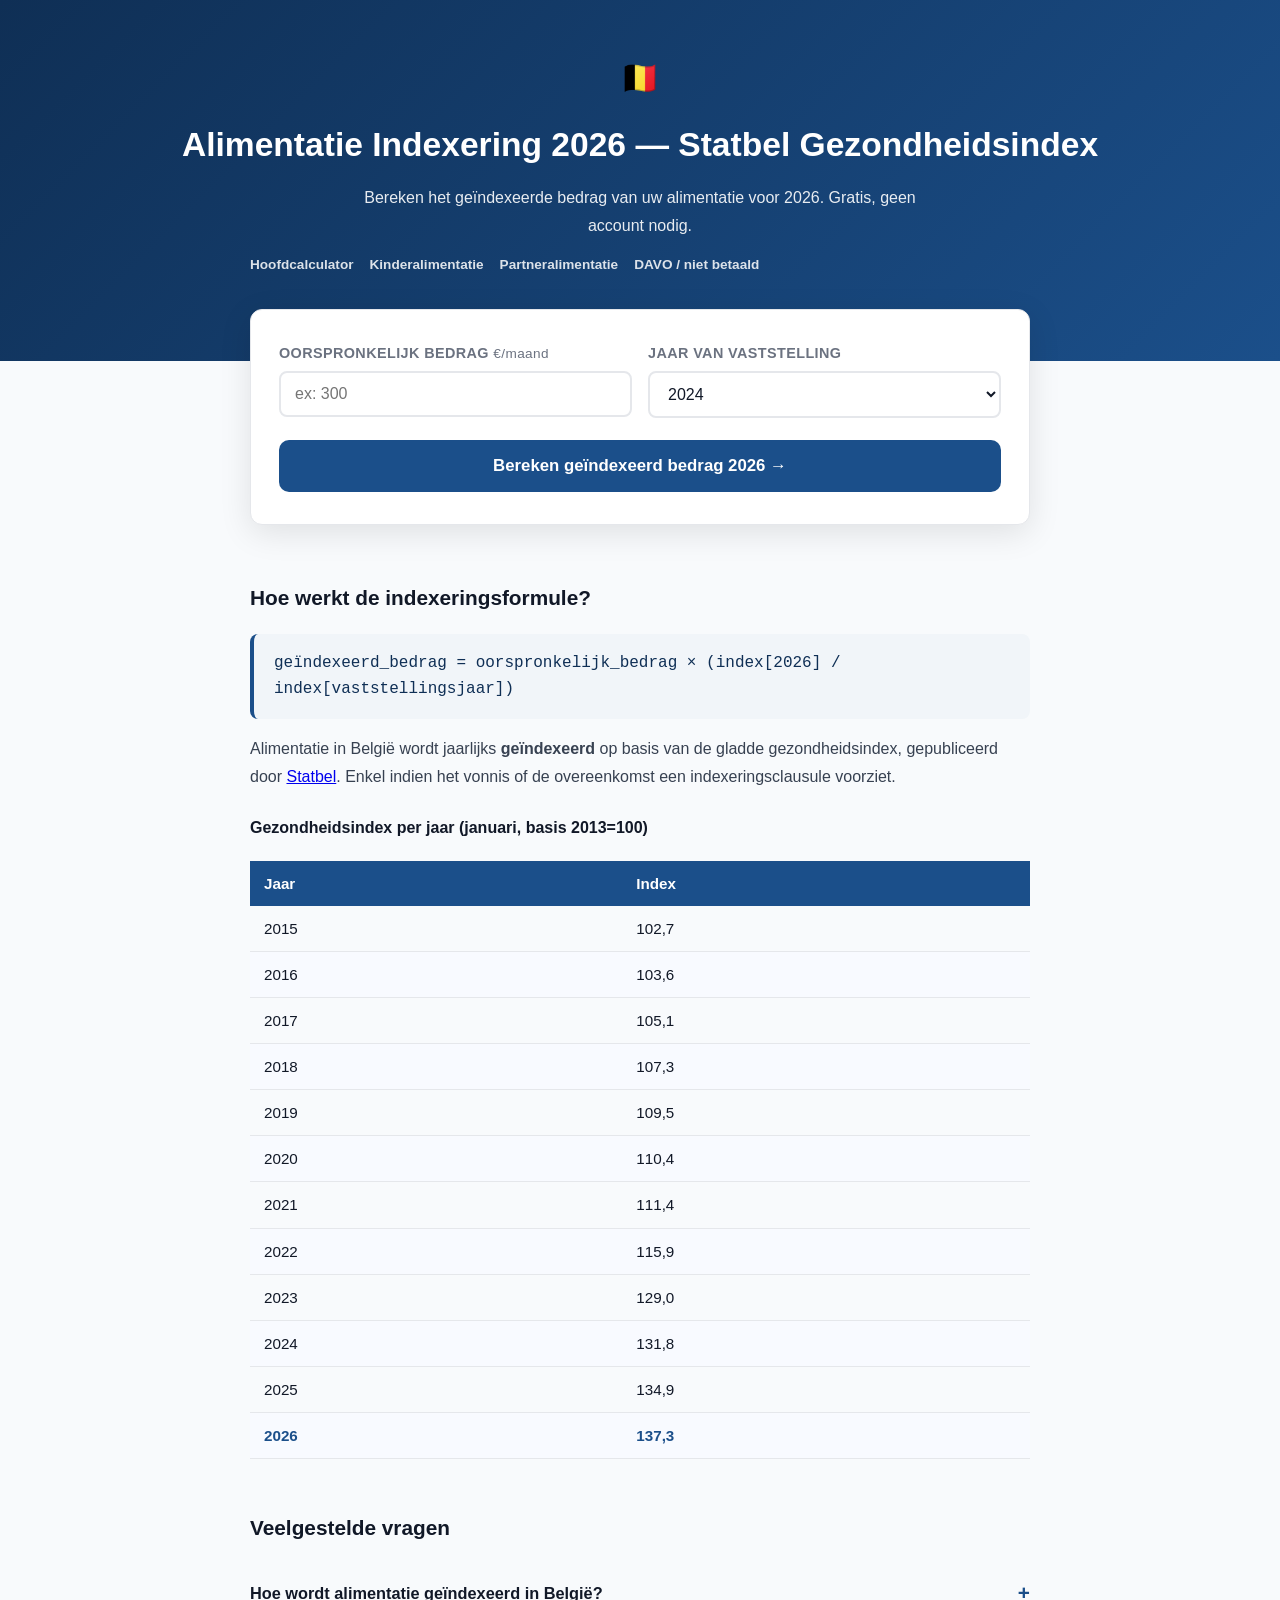
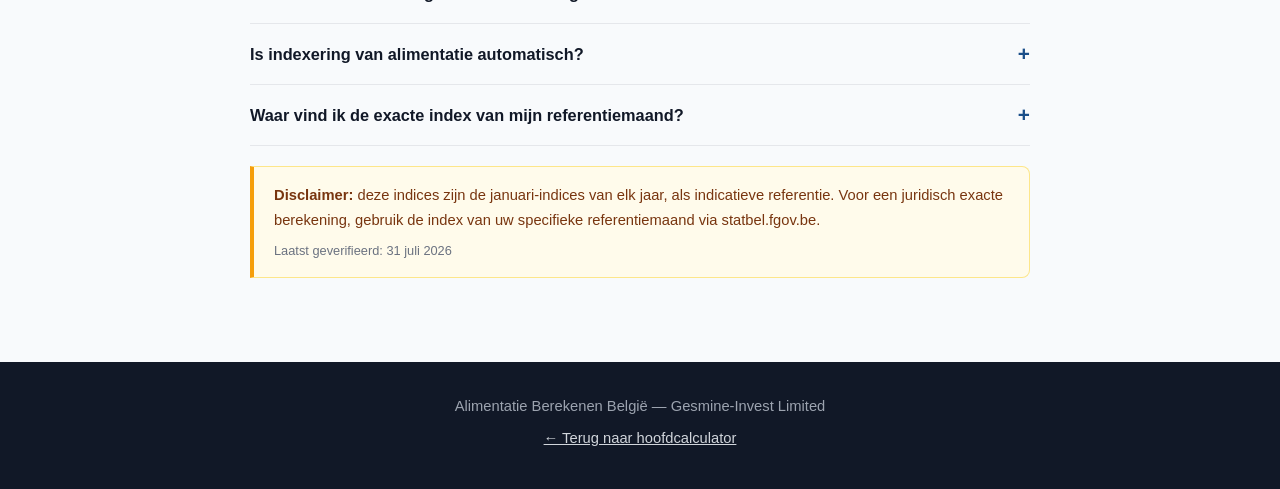
==== alimentatie-indexering/index.html @ 2182c953 "Initial build: alimentatie berekenen België — methode Hobin/IGAK officieel 5 pages (home, kinderalim" ====
<!DOCTYPE html>
<html lang="nl">
<head>
<meta charset="UTF-8">
<meta name="viewport" content="width=device-width, initial-scale=1.0">
<title>Alimentatie Indexering 2026 — Statbel Gezondheidsindex Berekenen</title>
<meta name="description" content="Bereken de jaarlijkse indexering van alimentatie op basis van de Belgische gezondheidsindex (Statbel). Geef het oorspronkelijk bedrag en jaar in, ontvang het geïndexeerde bedrag voor 2026.">
<meta name="keywords" content="alimentatie indexering, indexering alimentatie berekenen, alimentatie index berekenen">
<link rel="canonical" href="https://alimentatie-berekenen.be/alimentatie-indexering/">
<meta property="og:title" content="Alimentatie Indexering 2026 — Statbel">
<meta property="og:description" content="Jaarlijkse indexering van alimentatie op basis van de Statbel gezondheidsindex.">
<meta property="og:type" content="website">
<meta property="og:url" content="https://alimentatie-berekenen.be/alimentatie-indexering/">
<meta property="og:locale" content="nl_BE">
<link rel="icon" href="/favicon.png" type="image/png">
<meta property="og:image" content="https://alimentatie-berekenen.be/og-image.png">
<link rel="stylesheet" href="/assets/style.css">

<script type="application/ld+json">
{
  "@context": "https://schema.org",
  "@graph": [
    {
      "@type": "WebApplication",
      "name": "Alimentatie Indexering 2026 — Statbel",
      "url": "https://alimentatie-berekenen.be/alimentatie-indexering/",
      "description": "Rekentool voor de jaarlijkse indexering van alimentatie op basis van de Belgische gezondheidsindex (Statbel).",
      "applicationCategory": "UtilitiesApplication",
      "operatingSystem": "Any",
      "inLanguage": "nl-BE",
      "offers": { "@type": "Offer", "price": "0", "priceCurrency": "EUR" },
      "areaServed": { "@type": "Country", "name": "Belgium" }
    },
    {
      "@type": "FAQPage",
      "mainEntity": [
        {
          "@type": "Question",
          "name": "Hoe wordt alimentatie geïndexeerd in België?",
          "acceptedAnswer": { "@type": "Answer", "text": "Alimentatie wordt jaarlijks geïndexeerd op basis van de gladde gezondheidsindex, gepubliceerd door Statbel. Formule: geïndexeerd bedrag = oorspronkelijk bedrag × (huidige index / index bij vaststelling). Het vonnis of de overeenkomst moet deze indexeringsclausule voorzien." }
        },
        {
          "@type": "Question",
          "name": "Is indexering van alimentatie automatisch?",
          "acceptedAnswer": { "@type": "Answer", "text": "Enkel indien het vonnis of de overeenkomst een indexeringsclausule bevat. Zonder zo'n clausule is indexering niet automatisch en moet ze eventueel aan de rechter gevraagd worden." }
        },
        {
          "@type": "Question",
          "name": "Waar vind ik de exacte Statbel-index van mijn referentiemaand?",
          "acceptedAnswer": { "@type": "Answer", "text": "Op statbel.fgov.be, onder 'consumptieprijzen' / 'gezondheidsindex'. Onze rekentool gebruikt de januari-index van elk jaar als referentie — controleer voor een exacte berekening de index van uw specifieke referentiemaand." }
        }
      ]
    },
    {
      "@type": "BreadcrumbList",
      "itemListElement": [
        { "@type": "ListItem", "position": 1, "name": "Home", "item": "https://alimentatie-berekenen.be/" },
        { "@type": "ListItem", "position": 2, "name": "Alimentatie indexering", "item": "https://alimentatie-berekenen.be/alimentatie-indexering/" }
      ]
    }
  ]
}
</script>
</head>
<body>

<header>
  <span class="flag">🇧🇪</span>
  <h1>Alimentatie Indexering 2026 — Statbel Gezondheidsindex</h1>
  <p>Bereken het geïndexeerde bedrag van uw alimentatie voor 2026. Gratis, geen account nodig.</p>
  <nav class="crossnav">
    <a href="/">Hoofdcalculator</a>
    <a href="/kinderalimentatie-berekenen/">Kinderalimentatie</a>
    <a href="/partneralimentatie-berekenen/">Partneralimentatie</a>
    <a href="/davo-onderhoudsgeld/">DAVO / niet betaald</a>
  </nav>
</header>

<div class="container tool-wrapper">
  <div class="tool-card" style="border-radius:12px;">
    <div class="form-grid">
      <div class="form-group">
        <label>Oorspronkelijk bedrag <span>€/maand</span></label>
        <input type="number" id="idxBedrag" min="0" placeholder="ex: 300">
      </div>
      <div class="form-group">
        <label>Jaar van vaststelling</label>
        <select id="idxJaar">
          <option value="2015">2015</option><option value="2016">2016</option><option value="2017">2017</option>
          <option value="2018">2018</option><option value="2019">2019</option><option value="2020">2020</option>
          <option value="2021">2021</option><option value="2022">2022</option><option value="2023">2023</option>
          <option value="2024" selected>2024</option><option value="2025">2025</option>
        </select>
      </div>
    </div>
    <button class="calc-btn" onclick="calculerIndexUI()">Bereken geïndexeerd bedrag 2026 →</button>
    <div class="result" id="result-index">
      <div class="result-hero">
        <div class="r-label">Geïndexeerd bedrag 2026</div>
        <div class="r-amount" id="ri-amount">—</div>
        <div class="r-sub" id="ri-sub"></div>
      </div>
      <div class="result-grid" id="ri-grid"></div>
    </div>
  </div>
</div>

<div class="container content">
  <h2 class="section-title">Hoe werkt de indexeringsformule?</h2>
  <div class="index-formula">geïndexeerd_bedrag = oorspronkelijk_bedrag × (index[2026] / index[vaststellingsjaar])</div>
  <p>Alimentatie in België wordt jaarlijks <strong>geïndexeerd</strong> op basis van de gladde gezondheidsindex, gepubliceerd door <a href="https://statbel.fgov.be/nl/themas/consumptieprijzen/gezondheidsindex" target="_blank" rel="noopener">Statbel</a>. Enkel indien het vonnis of de overeenkomst een indexeringsclausule voorziet.</p>

  <h3 class="sub">Gezondheidsindex per jaar (januari, basis 2013=100)</h3>
  <div class="table-wrap">
    <table class="igak-table">
      <thead><tr><th>Jaar</th><th>Index</th></tr></thead>
      <tbody>
        <tr><td>2015</td><td>102,7</td></tr><tr><td>2016</td><td>103,6</td></tr><tr><td>2017</td><td>105,1</td></tr>
        <tr><td>2018</td><td>107,3</td></tr><tr><td>2019</td><td>109,5</td></tr><tr><td>2020</td><td>110,4</td></tr>
        <tr><td>2021</td><td>111,4</td></tr><tr><td>2022</td><td>115,9</td></tr><tr><td>2023</td><td>129,0</td></tr>
        <tr><td>2024</td><td>131,8</td></tr><tr><td>2025</td><td>134,9</td></tr><tr><td class="highlight-pct">2026</td><td class="highlight-pct">137,3</td></tr>
      </tbody>
    </table>
  </div>

  <h2 class="section-title">Veelgestelde vragen</h2>
  <div class="faq-item">
    <button class="faq-q" onclick="toggleFaq(this)">Hoe wordt alimentatie geïndexeerd in België?</button>
    <div class="faq-a">Jaarlijks op basis van de gladde gezondheidsindex (Statbel). Formule: geïndexeerd bedrag = oorspronkelijk bedrag × (huidige index / index bij vaststelling). Het vonnis of de overeenkomst moet deze clausule voorzien.</div>
  </div>
  <div class="faq-item">
    <button class="faq-q" onclick="toggleFaq(this)">Is indexering van alimentatie automatisch?</button>
    <div class="faq-a">Enkel indien het vonnis of de overeenkomst een indexeringsclausule bevat. Zonder clausule moet indexering eventueel aan de rechter gevraagd worden.</div>
  </div>
  <div class="faq-item">
    <button class="faq-q" onclick="toggleFaq(this)">Waar vind ik de exacte index van mijn referentiemaand?</button>
    <div class="faq-a">Op <a href="https://statbel.fgov.be/nl/themas/consumptieprijzen/gezondheidsindex" target="_blank" rel="noopener">statbel.fgov.be</a>. Onze tool gebruikt de januari-index als referentie — controleer uw specifieke referentiemaand voor een exacte berekening.</div>
  </div>

  <div class="disclaimer-box">
    <strong>Disclaimer:</strong> deze indices zijn de januari-indices van elk jaar, als indicatieve referentie. Voor een juridisch exacte berekening, gebruik de index van uw specifieke referentiemaand via statbel.fgov.be.
    <div class="last-verified">Laatst geverifieerd: 31 juli 2026</div>
  </div>
</div>

<footer>
  <p>Alimentatie Berekenen België — Gesmine-Invest Limited</p>
  <p><a href="/">← Terug naar hoofdcalculator</a></p>
</footer>

<script src="/assets/calc-engine.js"></script>
<script>
function calculerIndexUI() {
  const bedrag = parseFloat(document.getElementById('idxBedrag').value);
  const jaar = parseInt(document.getElementById('idxJaar').value);
  if (!bedrag || bedrag <= 0) { alert('Geef het bedrag in.'); return; }
  const r = berekenIndexering(bedrag, jaar, 2026);
  document.getElementById('ri-amount').textContent = r.geindexeerd.toFixed(2).replace('.', ',') + ' €/maand';
  document.getElementById('ri-sub').textContent = `Stijging van ${(r.geindexeerd - bedrag).toFixed(2).replace('.', ',')} € sinds ${jaar} (+${((r.ratio-1)*100).toFixed(1)}%)`;
  document.getElementById('ri-grid').innerHTML = `
    <div class="r-stat"><div class="sv">${bedrag.toFixed(0)} €</div><div class="sl">Oorspronkelijk (${jaar})</div></div>
    <div class="r-stat"><div class="sv">×${r.ratio.toFixed(3)}</div><div class="sl">Indexcoëfficiënt</div></div>
    <div class="r-stat"><div class="sv">${r.geindexeerd.toFixed(2).replace('.', ',')} €</div><div class="sl">Geïndexeerd 2026</div></div>
  `;
  document.getElementById('result-index').style.display = 'block';
  document.getElementById('result-index').scrollIntoView({ behavior: 'smooth', block: 'nearest' });
}
function toggleFaq(btn) { btn.classList.toggle('open'); btn.nextElementSibling.classList.toggle('open'); }
</script>
</body>
</html>
---- assets/style.css ----
*, *::before, *::after { box-sizing: border-box; margin: 0; padding: 0; }
:root {
  --brand: #1b4f8a;
  --brand-dark: #0f2f55;
  --brand-light: #dbeafe;
  --gold: #f59e0b;
  --success: #16a34a;
  --success-light: #dcfce7;
  --text: #111827;
  --muted: #6b7280;
  --border: #e5e7eb;
  --bg: #f8fafc;
  --radius: 12px;
}
body { font-family: -apple-system, BlinkMacSystemFont, 'Segoe UI', sans-serif; color: var(--text); background: var(--bg); font-size: 16px; line-height: 1.65; }

header { background: linear-gradient(135deg, var(--brand-dark) 0%, var(--brand) 100%); color: white; padding-top: 52px; padding-bottom: 84px; padding-left: 20px; padding-right: 20px; text-align: center; }
header .flag { font-size: 2rem; margin-bottom: 12px; display: block; }
header h1 { font-size: clamp(1.4rem, 4vw, 2.1rem); font-weight: 800; margin-bottom: 12px; }
header p { color: rgba(255,255,255,.9); font-size: 1rem; max-width: 600px; margin: 0 auto; }

.container { max-width: 820px; margin: 0 auto; padding-left: 20px; padding-right: 20px; }

.tool-wrapper { margin: -52px auto 56px; position: relative; z-index: 10; }

nav.crossnav { max-width: 820px; margin: 0 auto; padding: 14px 20px 0; display: flex; flex-wrap: wrap; gap: 8px 16px; }
nav.crossnav a { color: rgba(255,255,255,.85); text-decoration: none; font-size: 0.85rem; font-weight: 600; }
nav.crossnav a:hover { color: white; text-decoration: underline; }

.tab-nav { display: flex; gap: 0; background: white; border-radius: var(--radius) var(--radius) 0 0; border: 1px solid var(--border); border-bottom: none; overflow-x: auto; }
.tab-btn { flex: 1; padding: 14px 16px; background: none; border: none; font-size: 0.98rem; font-weight: 600; cursor: pointer; color: var(--muted); border-bottom: 3px solid transparent; transition: all .15s; white-space: nowrap; }
.tab-btn.active { color: var(--brand); border-bottom-color: var(--brand); background: #f0f6ff; }
.tab-btn:hover:not(.active) { background: #f9fafb; }

.tool-card { background: white; border-radius: 0 0 var(--radius) var(--radius); box-shadow: 0 8px 32px rgba(0,0,0,0.1); border: 1px solid var(--border); padding: 32px 28px; }

.tab-panel { display: none; }
.tab-panel.active { display: block; }

.form-grid { display: grid; grid-template-columns: 1fr 1fr; gap: 16px; }
@media (max-width: 580px) { .form-grid { grid-template-columns: 1fr; } .tool-card { padding: 20px 16px; } .tab-nav { flex-wrap: nowrap; } .tab-btn { flex: 0 0 auto; } }
.form-group { display: flex; flex-direction: column; gap: 6px; }
.form-group.full { grid-column: 1 / -1; }
label { font-size: 0.9rem; font-weight: 700; color: var(--muted); text-transform: uppercase; letter-spacing: .4px; }
label span { font-weight: 400; text-transform: none; font-size: 0.85rem; }
input[type=number], select {
  border: 2px solid var(--border); border-radius: 8px; padding: 12px 14px;
  font-size: 1rem; color: var(--text); background: white; width: 100%;
  transition: border-color .2s; -moz-appearance: textfield;
}
input[type=number]:focus, select:focus { outline: none; border-color: var(--brand); }
input[type=number]::-webkit-inner-spin-button { -webkit-appearance: none; }

.radio-group { display: flex; gap: 10px; flex-wrap: wrap; }
.radio-opt { flex: 1; min-width: 140px; }
.radio-opt input { display: none; }
.radio-opt label {
  display: flex; align-items: center; gap: 8px; padding: 11px 14px;
  border: 2px solid var(--border); border-radius: 8px; cursor: pointer;
  font-size: 0.98rem; font-weight: 600; color: var(--text); text-transform: none; letter-spacing: 0;
  transition: all .15s;
}
.radio-opt input:checked + label { border-color: var(--brand); background: #eff6ff; color: var(--brand); }

.calc-btn {
  width: 100%; margin-top: 22px; padding: 16px;
  background: var(--brand); color: white; border: none; border-radius: 10px;
  font-size: 1.05rem; font-weight: 700; cursor: pointer; transition: background .2s;
}
.calc-btn:hover { background: var(--brand-dark); }

.result { margin-top: 24px; display: none; }
.result-hero { background: linear-gradient(135deg, #1b4f8a 0%, #1d6fa8 100%); color: white; border-radius: 10px; padding: 24px; text-align: center; margin-bottom: 16px; }
.result-hero .r-label { font-size: 0.88rem; font-weight: 700; text-transform: uppercase; letter-spacing: .5px; opacity: .8; margin-bottom: 4px; }
.result-hero .r-amount { font-size: 2.4rem; font-weight: 900; }
.result-hero .r-sub { font-size: 0.98rem; opacity: .85; margin-top: 4px; }
.result-grid { display: grid; grid-template-columns: repeat(3, 1fr); gap: 10px; }
@media (max-width: 480px) { .result-grid { grid-template-columns: 1fr 1fr; } }
.r-stat { background: #f8fafc; border: 1px solid var(--border); border-radius: 8px; padding: 14px; text-align: center; }
.r-stat .sv { font-size: 1.2rem; font-weight: 800; color: var(--brand); }
.r-stat .sl { font-size: 0.82rem; color: var(--muted); margin-top: 2px; line-height: 1.3; }
.result-note { background: #eff6ff; border-left: 4px solid var(--brand); border-radius: 0 8px 8px 0; padding: 12px 16px; margin-top: 14px; font-size: 0.95rem; color: #1e3a8a; }

.content { padding-bottom: 64px; }
h2.section-title { font-size: 1.3rem; font-weight: 800; margin: 52px 0 18px; }
h3.sub { font-size: 1rem; font-weight: 700; margin: 24px 0 10px; }
p { color: #374151; margin-bottom: 14px; line-height: 1.75; }

.table-wrap { overflow-x: auto; margin: 20px 0; }
.igak-table { width: 100%; border-collapse: collapse; font-size: 0.95rem; min-width: 480px; }
.igak-table th { background: var(--brand); color: white; padding: 10px 14px; text-align: left; font-weight: 600; }
.igak-table td { padding: 10px 14px; border-bottom: 1px solid var(--border); }
.igak-table tr:nth-child(even) td { background: #f8faff; }
.highlight-pct { font-weight: 800; color: var(--brand); }

.steps { display: grid; grid-template-columns: repeat(auto-fit, minmax(190px, 1fr)); gap: 14px; margin: 20px 0; }
.step { background: white; border: 1px solid var(--border); border-radius: var(--radius); padding: 18px; }
.step-n { width: 30px; height: 30px; background: var(--brand); color: white; border-radius: 50%; display: flex; align-items: center; justify-content: center; font-weight: 800; font-size: 0.95rem; margin-bottom: 10px; }
.step h4 { font-size: 0.98rem; font-weight: 700; margin-bottom: 6px; }
.step p { font-size: 0.9rem; color: var(--muted); margin: 0; }

.cta-box { background: #0f2f55; color: white; border-radius: var(--radius); padding: 36px 32px; margin: 52px 0; }
.cta-box h2 { color: white; font-size: 1.3rem; margin-bottom: 14px; }
.cta-box p { color: rgba(255,255,255,.88); }
.cta-box ul { padding-left: 20px; margin-bottom: 18px; }
.cta-box li { color: rgba(255,255,255,.88) !important; margin-bottom: 8px; }
.cta-btn { display: inline-block; background: var(--gold); color: #111827; text-decoration: none; padding: 14px 28px; border-radius: 8px; font-weight: 800; font-size: 1rem; margin-top: 8px; transition: opacity .15s; }
.cta-btn:hover { opacity: .9; }
.cta-link { color: #93c5fd; text-decoration: underline; }

.index-formula { background: #f1f5f9; border-radius: 8px; padding: 16px 20px; font-family: monospace; font-size: 1rem; margin: 16px 0; color: var(--brand-dark); border-left: 4px solid var(--brand); }

.disclaimer-box { background: #fffbeb; border: 1px solid #fde68a; border-left: 4px solid var(--gold); border-radius: 0 8px 8px 0; padding: 16px 20px; margin: 20px 0; font-size: 0.92rem; color: #78350f; }
.disclaimer-box strong { color: #78350f; }
.last-verified { font-size: 0.8rem; color: var(--muted); margin-top: 8px; }

.faq-item { border-bottom: 1px solid var(--border); }
.faq-q { width: 100%; background: none; border: none; text-align: left; padding: 18px 0; font-size: 1.02rem; font-weight: 600; cursor: pointer; display: flex; justify-content: space-between; align-items: center; color: var(--text); }
.faq-q::after { content: '+'; font-size: 1.3rem; color: var(--brand); flex-shrink: 0; margin-left: 12px; }
.faq-q.open::after { content: '−'; }
.faq-a { display: none; padding: 0 0 16px; font-size: 0.98rem; color: #4b5563; line-height: 1.75; }
.faq-a.open { display: block; }
.faq-a a { color: var(--brand); }

footer { background: #111827; color: #9ca3af; text-align: center; padding: 32px 20px; font-size: 0.92rem; }
footer p { color: #9ca3af; margin-bottom: 6px; }
footer a { color: #d1d5db; }
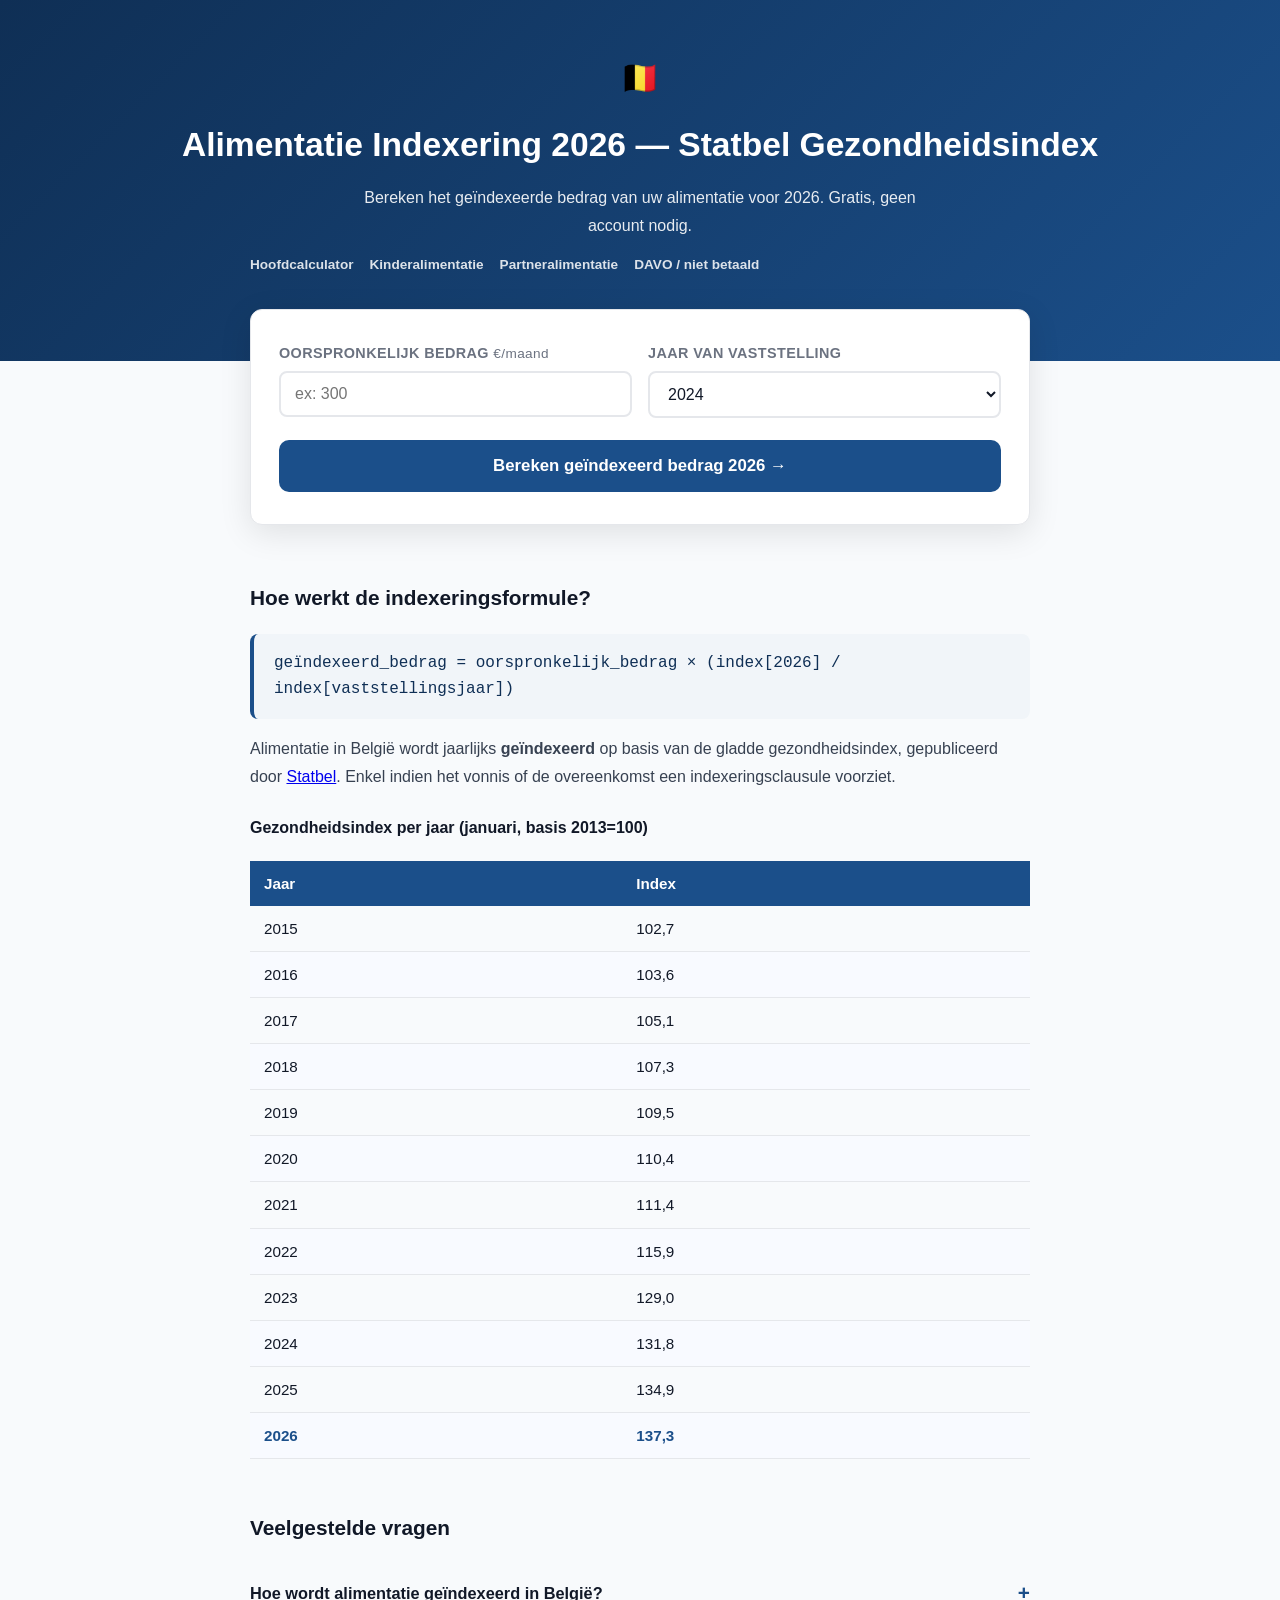
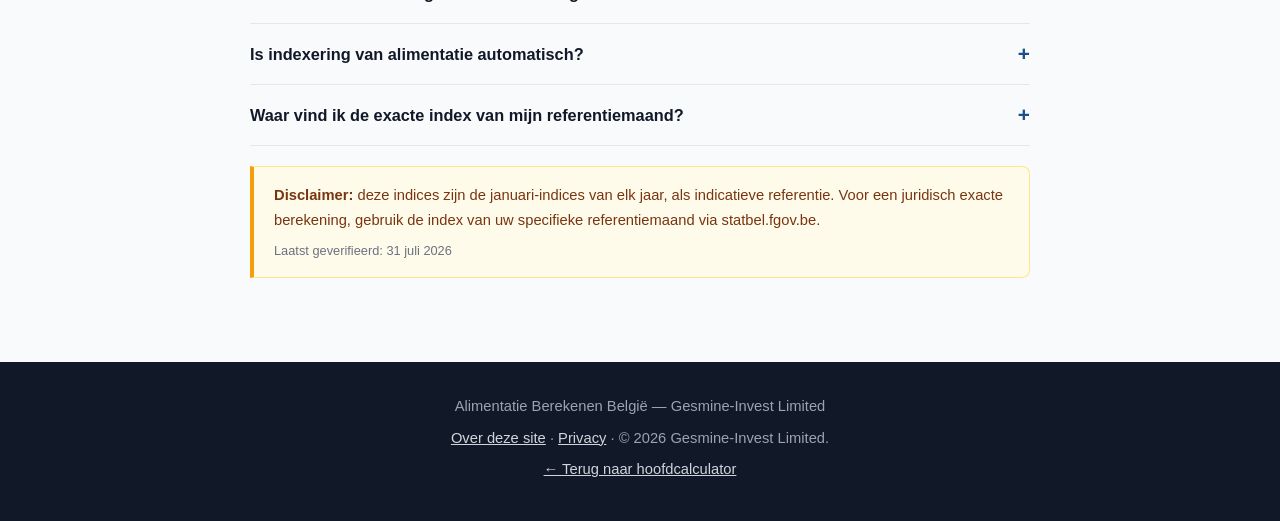
==== commit 1c7b2e52: "Add About/Privacy pages + Organization JSON-LD for EEAT parity Company identity (Gesmine-Invest Limi" ====
--- a/alimentatie-indexering/index.html
+++ b/alimentatie-indexering/index.html
@@ -3,6 +3,7 @@
 <head>
 <meta charset="UTF-8">
 <meta name="viewport" content="width=device-width, initial-scale=1.0">
+<meta name="google-site-verification" content="bEeaielGtlLAtdE5IAuEpiqi2MnuuSjw43Phe8PK3Tw" />
 <title>Alimentatie Indexering 2026 — Statbel Gezondheidsindex Berekenen</title>
 <meta name="description" content="Bereken de jaarlijkse indexering van alimentatie op basis van de Belgische gezondheidsindex (Statbel). Geef het oorspronkelijk bedrag en jaar in, ontvang het geïndexeerde bedrag voor 2026.">
 <meta name="keywords" content="alimentatie indexering, indexering alimentatie berekenen, alimentatie index berekenen">
@@ -145,6 +146,7 @@
 
 <footer>
   <p>Alimentatie Berekenen België — Gesmine-Invest Limited</p>
+  <p><a href="/about/">Over deze site</a> · <a href="/privacy/">Privacy</a> · © 2026 Gesmine-Invest Limited.</p>
   <p><a href="/">← Terug naar hoofdcalculator</a></p>
 </footer>
 
